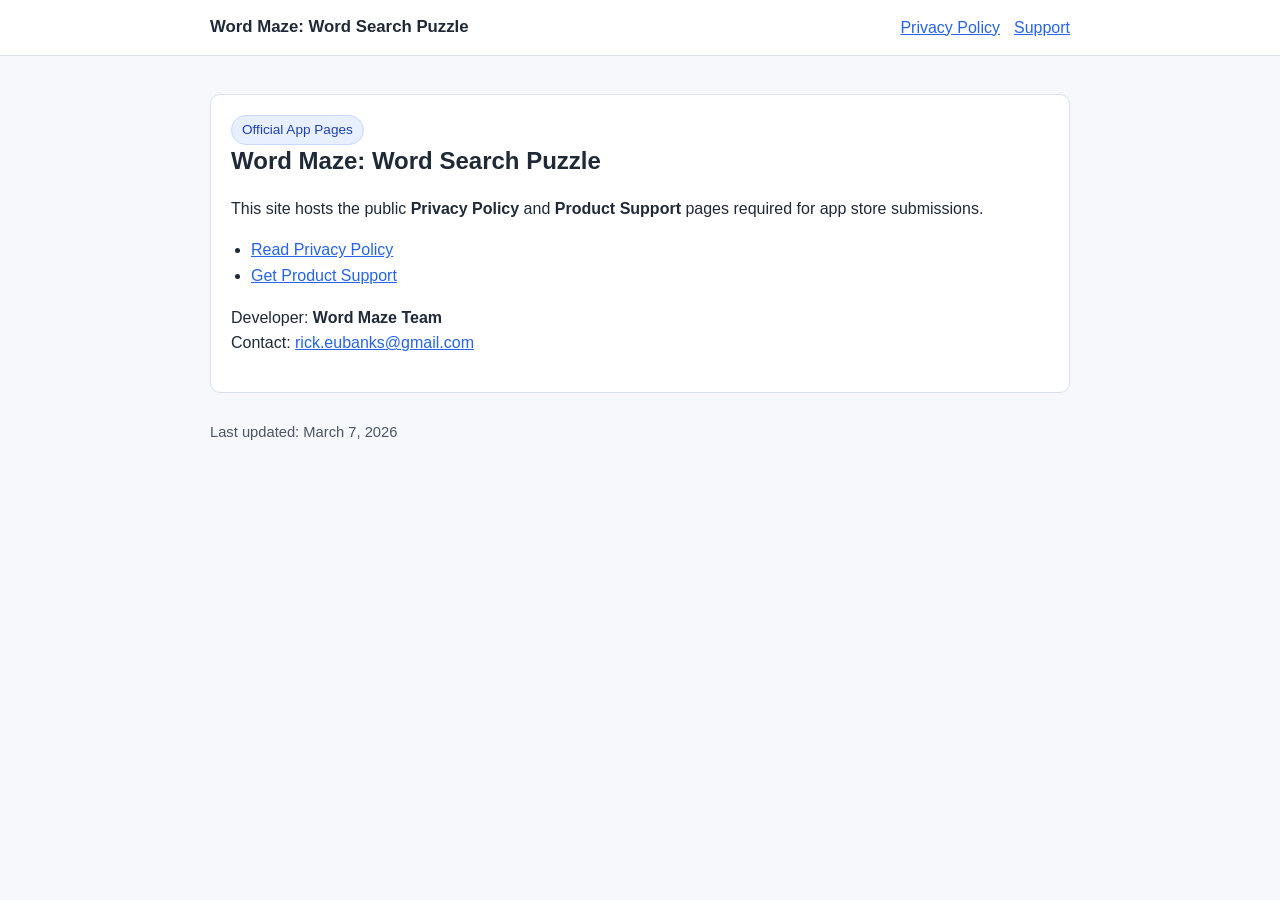
==== index.html @ 6d82f0ca "Initial commit" ====
<!doctype html>
<html lang="en">
<head>
  <meta charset="utf-8" />
  <meta name="viewport" content="width=device-width, initial-scale=1" />
  <title>Word Maze: Word Search Puzzle | Legal & Support</title>
  <meta name="description" content="Privacy Policy and Support page for Word Maze: Word Search Puzzle." />
  <link rel="stylesheet" href="styles.css" />
</head>
<body>
  <header>
    <div class="nav container">
      <a class="brand" href="index.html">Word Maze: Word Search Puzzle</a>
      <nav class="nav-links" aria-label="Primary">
        <a href="privacy.html">Privacy Policy</a>
        <a href="support.html">Support</a>
      </nav>
    </div>
  </header>

  <main class="container">
    <section class="card">
      <span class="badge">Official App Pages</span>
      <h1>Word Maze: Word Search Puzzle</h1>
      <p>
        This site hosts the public <strong>Privacy Policy</strong> and <strong>Product Support</strong>
        pages required for app store submissions.
      </p>
      <ul>
        <li><a href="privacy.html">Read Privacy Policy</a></li>
        <li><a href="support.html">Get Product Support</a></li>
      </ul>
      <p>
        Developer: <strong>Word Maze Team</strong><br />
        Contact: <a href="mailto:rick.eubanks@gmail.com">rick.eubanks@gmail.com</a>
      </p>
    </section>

    <footer>
      Last updated: March 7, 2026
    </footer>
  </main>
</body>
</html>
---- styles.css ----
* {
  box-sizing: border-box;
}

:root {
  --bg: #f6f8fb;
  --surface: #ffffff;
  --text: #1f2937;
  --muted: #4b5563;
  --accent: #2563eb;
  --border: #dbe2ea;
}

body {
  margin: 0;
  font-family: Arial, Helvetica, sans-serif;
  background: var(--bg);
  color: var(--text);
  line-height: 1.6;
}

a {
  color: var(--accent);
}

a:hover {
  opacity: 0.85;
}

.container {
  max-width: 900px;
  margin: 0 auto;
  padding: 20px;
}

header {
  background: var(--surface);
  border-bottom: 1px solid var(--border);
}

.nav {
  display: flex;
  justify-content: space-between;
  align-items: center;
  gap: 12px;
  flex-wrap: wrap;
  padding: 14px 20px;
}

.brand {
  font-size: 1.05rem;
  font-weight: 700;
  text-decoration: none;
  color: var(--text);
}

.nav-links {
  display: flex;
  gap: 14px;
  flex-wrap: wrap;
}

.card {
  background: var(--surface);
  border: 1px solid var(--border);
  border-radius: 10px;
  padding: 20px;
  margin-top: 18px;
}

h1, h2 {
  line-height: 1.3;
}

h1 {
  margin-top: 0;
}

ul {
  padding-left: 20px;
}

footer {
  color: var(--muted);
  font-size: 0.92rem;
  margin-top: 28px;
  padding-bottom: 20px;
}

.badge {
  display: inline-block;
  background: #e8f0ff;
  color: #1e40af;
  border: 1px solid #c7d9ff;
  border-radius: 999px;
  padding: 3px 10px;
  font-size: 0.85rem;
}

@media (max-width: 560px) {
  .container {
    padding: 14px;
  }

  .nav {
    padding: 12px 14px;
  }
}
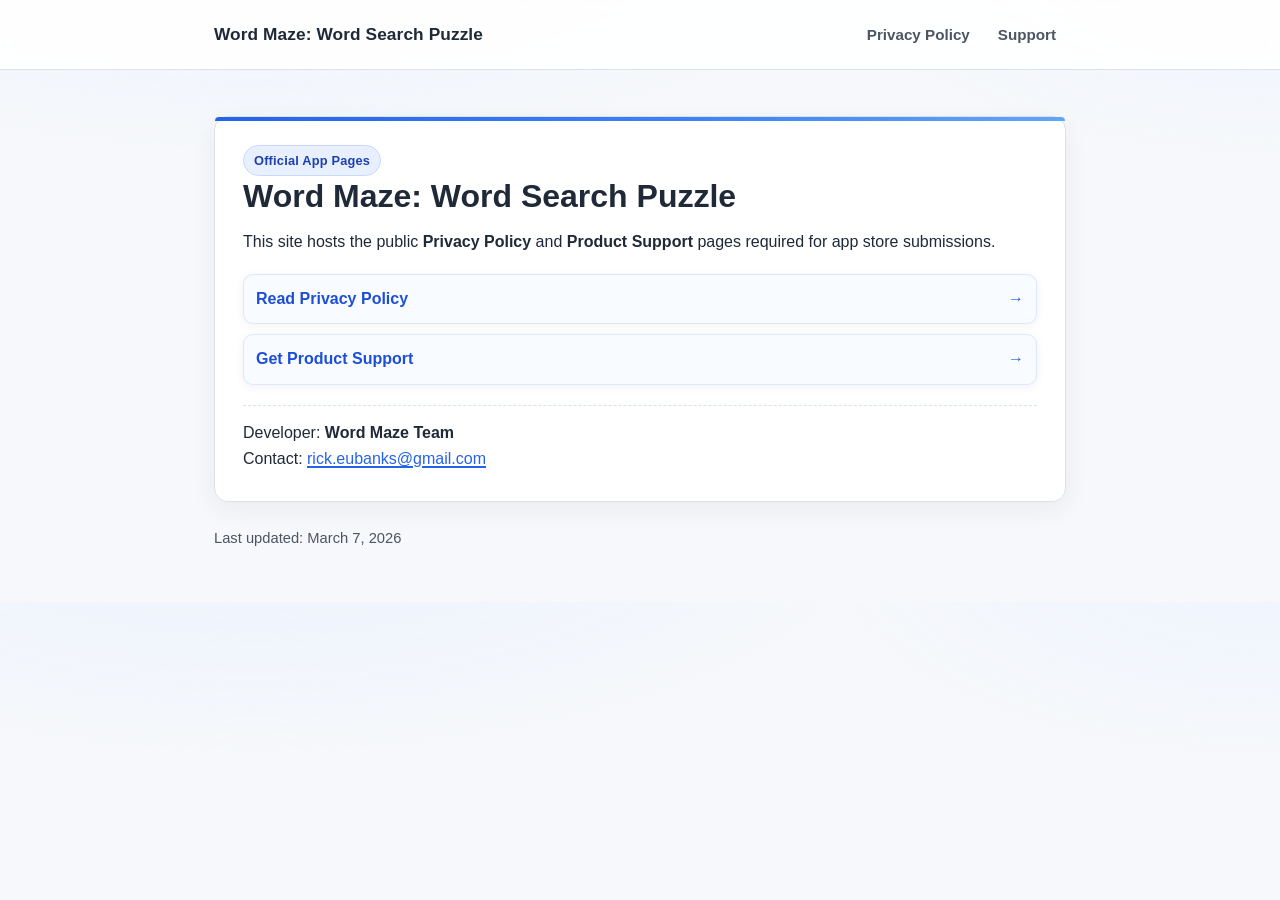
==== commit f3d7925a: "Further design updates" ====
--- a/index.html
+++ b/index.html
@@ -26,11 +26,11 @@
         This site hosts the public <strong>Privacy Policy</strong> and <strong>Product Support</strong>
         pages required for app store submissions.
       </p>
-      <ul>
+      <ul class="quick-links">
         <li><a href="privacy.html">Read Privacy Policy</a></li>
         <li><a href="support.html">Get Product Support</a></li>
       </ul>
-      <p>
+      <p class="contact-line">
         Developer: <strong>Word Maze Team</strong><br />
         Contact: <a href="mailto:rick.eubanks@gmail.com">rick.eubanks@gmail.com</a>
       </p>
--- a/styles.css
+++ b/styles.css
@@ -8,19 +8,28 @@
   --text: #1f2937;
   --muted: #4b5563;
   --accent: #2563eb;
+  --accent-soft: #e8f0ff;
   --border: #dbe2ea;
+  --shadow: 0 8px 26px rgba(31, 41, 55, 0.06);
+  --shadow-soft: 0 2px 10px rgba(31, 41, 55, 0.06);
 }
 
 body {
   margin: 0;
-  font-family: Arial, Helvetica, sans-serif;
-  background: var(--bg);
+  font-family: Inter, "Segoe UI", Roboto, "Helvetica Neue", Arial, sans-serif;
+  font-size: 16px;
+  background:
+    radial-gradient(1200px 500px at 20% -20%, #eaf2ff 0%, transparent 55%),
+    radial-gradient(900px 420px at 100% -10%, #eef4ff 0%, transparent 52%),
+    var(--bg);
   color: var(--text);
-  line-height: 1.6;
+  line-height: 1.65;
 }
 
 a {
   color: var(--accent);
+  text-decoration-thickness: 1.5px;
+  text-underline-offset: 2px;
 }
 
 a:hover {
@@ -30,42 +39,78 @@
 .container {
   max-width: 900px;
   margin: 0 auto;
-  padding: 20px;
+  padding: 24px;
 }
 
 header {
-  background: var(--surface);
+  background: rgba(255, 255, 255, 0.9);
   border-bottom: 1px solid var(--border);
+  backdrop-filter: blur(6px);
 }
 
 .nav {
   display: flex;
   justify-content: space-between;
   align-items: center;
-  gap: 12px;
+  gap: 16px;
   flex-wrap: wrap;
-  padding: 14px 20px;
+  padding: 14px 24px;
 }
 
 .brand {
-  font-size: 1.05rem;
+  font-size: 1.08rem;
   font-weight: 700;
   text-decoration: none;
   color: var(--text);
+  letter-spacing: 0.1px;
 }
 
 .nav-links {
   display: flex;
-  gap: 14px;
+  gap: 8px;
   flex-wrap: wrap;
 }
 
+.nav-links a {
+  text-decoration: none;
+  color: var(--muted);
+  font-weight: 600;
+  font-size: 0.95rem;
+  padding: 8px 10px;
+  border-radius: 8px;
+  transition: background-color 0.18s ease, color 0.18s ease;
+}
+
+.nav-links a:hover {
+  opacity: 1;
+  background: var(--accent-soft);
+  color: var(--accent);
+}
+
+.nav-links a[aria-current="page"] {
+  background: var(--accent-soft);
+  color: var(--accent);
+}
+
 .card {
+  position: relative;
   background: var(--surface);
   border: 1px solid var(--border);
-  border-radius: 10px;
-  padding: 20px;
-  margin-top: 18px;
+  border-radius: 14px;
+  box-shadow: var(--shadow);
+  padding: 28px;
+  margin-top: 22px;
+}
+
+.card::before {
+  content: "";
+  position: absolute;
+  top: 0;
+  left: 0;
+  right: 0;
+  height: 4px;
+  border-radius: 14px 14px 0 0;
+  background: linear-gradient(90deg, #2563eb 0%, #3b82f6 55%, #60a5fa 100%);
 }
 
 h1, h2 {
@@ -73,28 +118,101 @@
 }
 
 h1 {
+  font-size: clamp(1.5rem, 2vw + 1rem, 2rem);
+  margin-bottom: 0.7rem;
   margin-top: 0;
+}
+
+h2 {
+  font-size: 1.12rem;
+  margin-top: 1.8rem;
+  margin-bottom: 0.55rem;
+  padding-top: 0.95rem;
+  border-top: 1px solid #edf2f8;
+}
+
+p {
+  margin: 0 0 1rem;
+  color: var(--text);
 }
 
 ul {
   padding-left: 20px;
+  margin-top: 0.45rem;
+  margin-bottom: 1.1rem;
+}
+
+li + li {
+  margin-top: 0.35rem;
+}
+
+strong {
+  font-weight: 700;
+}
+
+.quick-links {
+  list-style: none;
+  padding: 0;
+  margin: 1.15rem 0 1.25rem;
+  display: grid;
+  gap: 10px;
+}
+
+.quick-links li {
+  margin: 0;
+}
+
+.quick-links a {
+  display: flex;
+  align-items: center;
+  justify-content: space-between;
+  width: 100%;
+  text-decoration: none;
+  font-weight: 600;
+  color: #1d4ed8;
+  background: #f8fbff;
+  border: 1px solid #dbe8ff;
+  border-radius: 10px;
+  padding: 11px 12px;
+  box-shadow: var(--shadow-soft);
+  transition: transform 0.15s ease, box-shadow 0.15s ease, background-color 0.15s ease;
+}
+
+.quick-links a::after {
+  content: "→";
+  color: #2563eb;
+}
+
+.quick-links a:hover {
+  opacity: 1;
+  transform: translateY(-1px);
+  background: #f1f7ff;
+  box-shadow: 0 6px 16px rgba(37, 99, 235, 0.12);
+}
+
+.contact-line {
+  padding-top: 0.9rem;
+  border-top: 1px dashed #d9e2f0;
+  margin-bottom: 0;
 }
 
 footer {
   color: var(--muted);
   font-size: 0.92rem;
-  margin-top: 28px;
-  padding-bottom: 20px;
+  margin-top: 20px;
+  padding: 4px 0 28px;
 }
 
 .badge {
   display: inline-block;
-  background: #e8f0ff;
+  background: var(--accent-soft);
   color: #1e40af;
   border: 1px solid #c7d9ff;
   border-radius: 999px;
-  padding: 3px 10px;
-  font-size: 0.85rem;
+  padding: 4px 10px;
+  font-size: 0.8rem;
+  font-weight: 600;
+  letter-spacing: 0.2px;
 }
 
 @media (max-width: 560px) {
@@ -105,4 +223,8 @@
   .nav {
     padding: 12px 14px;
   }
-}
+
+  .card {
+    padding: 18px;
+  }
+}
